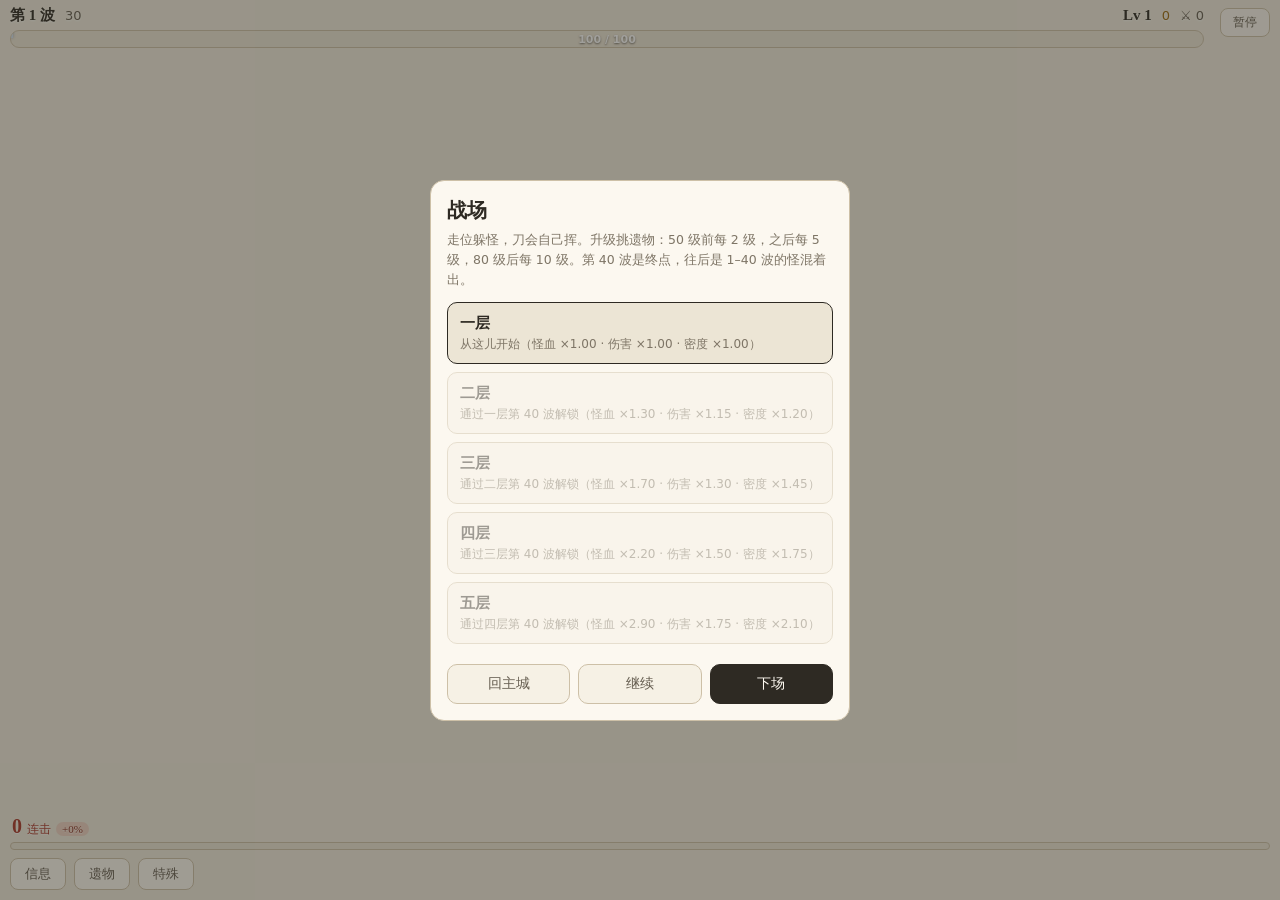
==== battle.html @ a542f175 "战场：玩家的刀和刀气改红色；连击改成「没挨打之前挥了几刀」并显示在经验条上方 - 挥刀特效红色（狂刃那一刀更亮、外圈描金）；破空 / 怒潮刀气同为红色 - 连击口径：每挥一刀都 +1（空刀也算，但空刀" ====
<!doctype html>
<html lang="zh-CN">
<head>
<meta charset="utf-8">
<title>幽墟回廊 · 战场</title>
<meta name="viewport" content="width=device-width, initial-scale=1, maximum-scale=1, user-scalable=no, viewport-fit=cover">
<meta name="theme-color" content="#F1EBDD">
<link rel="stylesheet" href="battle.css">
</head>
<body>

<div id="errbar" hidden></div>

<div id="app">

  <!-- ===== 顶栏 ===== -->
  <button class="pausebtn" id="btnPause">暂停</button>
  <div class="hud" id="hud">
    <div class="hudrow">
      <b id="hWave">第 1 波</b>
      <span id="hTime">30</span>
      <span class="sp"></span>
      <b id="hLvl">Lv 1</b>
      <span id="hGold">0</span>
      <span id="hKill">0</span>
    </div>
    <!-- ⚠️ **血条在顶栏、经验条在底下**（用户 2026-09-22 把两条互换了）——
         血条是要一直盯着的，放在视线里；经验条只是进度，扫一眼就够。别换回去。 -->
    <div class="hpbar"><i id="hpFill"></i><u id="shFill"></u><b id="hpTxt">100 / 100</b></div>
    <div class="bossbar" id="bossBar" hidden><i id="bossFill"></i><b id="bossName"></b></div>
  </div>

  <!-- ===== 画布 ===== -->
  <canvas id="cv"></canvas>

  <!-- ===== 底部：经验条 + 三个按钮 ===== -->
  <div class="foot">
    <div class="combo" id="comboBar"><b id="cmbN">0</b><span>连击</span><em id="cmbP">+0%</em></div>
    <div class="xpbar"><i id="xpFill"></i></div>
    <div class="fbtns">
      <button class="fb" id="btnInfo">信息</button>
      <button class="fb" id="btnBag">遗物</button>
      <button class="fb" id="btnSp">特殊</button>
    </div>
  </div>

  <!-- ===== 部署阶段（用户 2026-09-22 的塔防改版）=====
       ⚠️ **故意不是 .veil** —— 摆塔得看得见画面、点得到画面。
       它自己一个 DEPLOY 开关管暂停，hide() 里也认这个开关。 -->
  <div class="deploy" id="deploy" hidden>
    <div class="dtop">
      <b id="dTitle">部署</b>
      <span id="dGold">0 金</span>
      <span id="dPop">等级 1 · 人口 0/1</span>
      <button class="dgo" id="btnDeployGo">开战</button>
    </div>
    <p class="dhint" id="dHint"></p>
    <!-- ⚠️ 商店 2026-09-22 搬进了弹窗（用户要求「塔的商店改为按钮弹窗里面刷新和购买」），
         城墙同一天整块删了。面板矮一半，上面看得见的营地就多一半。 -->
    <div class="drow">
      <button class="dbtn" id="btnDShop">商店</button>
      <button class="dbtn" id="btnDLvl">升级</button>
      <!-- ⚠️ 缩放的 ± 按钮 2026-09-22 删了（用户：「不用加减按钮」）——
           手机两指捏合，桌面滚轮。别加回来。 -->
      <button class="dbtn sell" id="btnDSell" hidden>出售</button>
    </div>
    <div class="dbench" id="dBench"></div>
  </div>

  <!-- 摇杆（触屏按下才显示） -->
  <div id="stick" hidden><i id="stickNub"></i></div>

  <!-- ===== 弹层 ===== -->

  <!-- 开场：选难度层 -->
  <div class="veil" id="veilStart">
    <div class="box">
      <h2>战场</h2>
      <p class="sub">走位躲怪，刀会自己挥。每升一级从四件遗物里挑一件。轮数没有尽头。</p>
      <div id="tierList"></div>
      <!-- ⚠️ 「继续」只有存着没走完的那一趟时才出现（每一波存一次档，用户 2026-09-22）。
           点「下场」会把那一趟丢掉，所以按钮上写清楚是第几波。 -->
      <div class="rowb">
        <a class="btn ghost" href="index.html">回主城</a>
        <button class="btn ghost" id="btnResume" hidden>继续</button>
        <button class="btn" id="btnGo">下场</button>
      </div>
    </div>
  </div>

  <!-- 塔的商店：部署阶段点「商店」弹出来，刷新和购买都在这儿（用户 2026-09-22）-->
  <div class="veil" id="veilTwShop">
    <div class="box wide col">
      <h2>商店</h2>
      <p class="sub" id="twShopSub"></p>
      <div class="scroll"><div id="twShopList"></div></div>
      <div class="rowb pin">
        <button class="btn ghost" id="btnTwRe">刷新</button>
        <button class="btn" id="btnTwClose">返回</button>
      </div>
    </div>
  </div>

  <!-- 升级四选一 -->
  <div class="veil" id="veilPick">
    <div class="box">
      <h2 id="pickTitle">升到 2 级</h2>
      <p class="sub">挑一件带走</p>
      <div id="pickList" class="cards"></div>
      <div class="rowb">
        <button class="btn ghost" id="btnRedraw" hidden>换一批</button>
        <button class="btn ghost" id="btnSkipPick">都不要</button>
      </div>
    </div>
  </div>

  <!-- 带满了的取舍 -->
  <div class="veil" id="veilSwap">
    <div class="box">
      <h2>遗物带满了</h2>
      <p class="sub">换掉一件，换下来的当场分解成金币</p>
      <div id="swapNew" class="cards"></div>
      <div class="hr">身上的</div>
      <div id="swapOld" class="cards"></div>
    </div>
  </div>

  <!-- 信息：面板数值单独一个按钮（用户 2026-09-22 从遗物页拆出来的）-->
  <div class="veil" id="veilInfo">
    <div class="box">
      <h2>信息</h2>
      <p class="sub" id="infoSub"></p>
      <div id="infoStats" class="stats"></div>
      <!-- 宝珠（局外养成）点亮了什么：开局那一下定死的，没装就整块藏起来 -->
      <div id="infoOrb" class="orbinfo" hidden></div>
      <div class="rowb">
        <button class="btn" id="btnInfoClose">继续</button>
      </div>
    </div>
  </div>

  <!-- 特殊遗物：打 Boss 掉的，不占 15 个遗物位 -->
  <div class="veil" id="veilSp">
    <div class="box wide col">
      <h2 id="spTitle">特殊遗物</h2>
      <p class="sub">打倒 Boss 才有，不占遗物位，也不能分解或当合成材料。</p>
      <div class="scroll"><div id="spList" class="cards"></div></div>
      <div class="rowb pin">
        <button class="btn" id="btnSpClose">继续</button>
      </div>
    </div>
  </div>

  <!-- 特殊遗物带满 5 件时的取舍窗 -->
  <div class="veil" id="veilSpSwap">
    <div class="box col">
      <h2>特殊遗物满了</h2>
      <p class="sub">最多带 5 件。换掉一件，或者不要这件新的。</p>
      <div class="scroll">
        <div id="spSwapNew" class="cards"></div>
        <div class="hr">身上的</div>
        <div id="spSwapOld" class="cards"></div>
      </div>
      <div class="rowb pin">
        <button class="btn ghost" id="btnSpSwapSkip">不要了</button>
      </div>
    </div>
  </div>

  <!-- Boss 掉落的特殊遗物三选一 -->
  <div class="veil" id="veilSpPick">
    <div class="box">
      <h2>Boss 倒下了</h2>
      <p class="sub">从三件特殊遗物里挑一件 —— 它不占遗物位</p>
      <div id="spPickList" class="cards"></div>
    </div>
  </div>

  <!-- 遗物页（合成面板就在这儿，随时能开）-->
  <div class="veil" id="veilBag">
    <div class="box wide col">
      <h2 id="bagTitle">遗物 0 / 15</h2>
      <p class="sub" id="fuseSub"></p>
      <div class="scroll"><div id="bagList" class="cards"></div></div>
      <!-- ⚠️ 这三个钉在遗物栏下面（用户 2026-09-22）：带满 15 件时列表很长，
           按钮跟着滚下去就找不着了。别把它们塞回 .scroll 里面。 -->
      <div class="rowb pin">
        <button class="btn ghost" id="btnFuseMode">选择材料</button>
        <button class="btn ghost" id="btnFuseGo">合成</button>
        <button class="btn" id="btnBagClose">继续</button>
      </div>
    </div>
  </div>

  <!-- 游商（击杀掉落，踩上去弹出）-->
  <div class="veil" id="veilShop">
    <div class="box wide col">
      <h2>游商</h2>
      <p class="sub" id="shopSub">金币 0</p>
      <div class="scroll"><div id="shopList" class="cards"></div></div>
      <!-- 货架 5 件会把弹层撑到要滚，这两个钉在下面（用户 2026-09-22）。别塞回 .scroll 里。 -->
      <!-- ⚠️ 「刷新货架」2026-09-22 已经删了（用户：商店不再可以手动刷新）——
           货架改成**每五波自动换一批**（openDeploy 里清 stock）。别把按钮加回来。 -->
      <div class="rowb pin">
        <button class="btn" id="btnShopClose">走了</button>
      </div>
    </div>
  </div>

  <!-- 合成三选一 -->
  <div class="veil" id="veilGot">
    <div class="box">
      <h2 id="gotTitle">挑一件</h2>
      <div id="gotList" class="cards"></div>
    </div>
  </div>

  <!-- 暂停 -->
  <div class="veil" id="veilPause">
    <div class="box">
      <h2>暂停</h2>
      <div class="rowb">
        <!-- ⚠️ 别叫 btnResume —— 开场那一屏的「继续 · 第 N 波」已经叫这个了，重名的话这颗按下去没反应（2026-09-23 修）-->
        <button class="btn" id="btnUnpause">继续</button>
        <button class="btn ghost" id="btnQuit">放弃这一趟</button>
      </div>
    </div>
  </div>

  <!-- 结算 -->
  <div class="veil" id="veilEnd">
    <div class="box col">
      <h2 id="endTitle">倒下了</h2>
      <div class="scroll">
        <div id="endStats" class="stats"></div>
        <div id="endRelics" class="cards"></div>
      </div>
      <div class="rowb pin">
        <a class="btn ghost" href="index.html">回主城</a>
        <button class="btn" id="btnAgain">再来一次</button>
      </div>
    </div>
  </div>

</div>

<script src="util.js"></script>
<script src="art.js"></script>
<script src="content.js"></script>
<script src="orb.js"></script>
<script src="battle.js"></script>
</body>
</html>
---- battle.css ----
/* 幽墟回廊 · 战场模式样式
   ⚠️ 故意不加载 style.css —— 战场是独立页面，样式互不干扰。
   颜色变量从 style.css 抄了一份需要的（改主色调时两边一起改）。 */
:root{
  --void:#F1EBDD; --stone:#FCF8F0; --stone-2:#F6F1E5; --stone-3:#ECE5D5;
  --edge:#CDC0A7; --edge-soft:#E0D7C4;
  --bone:#2E2A23; --dim:#655D50; --faint:#7E7566;
  --torch:#9C6A10; --coin:#E3B23C; --blood:#A93729; --venom:#47702F; --hero:#245E8C;
  --q0:#6B665C; --q1:#2A62AD; --q2:#6F3D98; --q3:#B45B12; --q4:#A8891C;
  --disp:"Cinzel","Songti SC",Georgia,serif;
  --body:"PingFang SC","Microsoft YaHei","Noto Sans CJK SC",system-ui,-apple-system,sans-serif;
  --flavor:"Spectral","Songti SC",Georgia,serif;
}
/* ⚠️ 选择与放大镜（用户 2026-09-22 报：弹窗关掉后第一次按屏幕会弹放大镜）：
   user-select 和 touch-callout 必须铺到**每一个元素**上，光给 body 挡不住 canvas；
   另外 battle.js 的 pointerdown 还要 preventDefault，两边缺一不可。 */
*{box-sizing:border-box;-webkit-tap-highlight-color:transparent;
  -webkit-user-select:none;-moz-user-select:none;-ms-user-select:none;user-select:none;
  -webkit-touch-callout:none}
html,body{margin:0;height:100%;overflow:hidden;touch-action:none;overscroll-behavior:none}
body{background:var(--void);color:var(--bone);font-family:var(--body)}
#cv{touch-action:none;-webkit-user-drag:none}

#errbar{position:fixed;left:0;right:0;top:0;z-index:99;background:var(--blood);color:#fff;
        font-size:12px;padding:6px 10px;white-space:pre-wrap}

#app{position:fixed;inset:0}
#cv{position:absolute;inset:0;width:100%;height:100%;display:block}

/* ===== 顶栏 ===== */
.hud{position:absolute;left:0;right:0;top:0;z-index:4;padding:6px 76px 0 10px;
     pointer-events:none;text-shadow:0 1px 2px rgba(255,255,255,.7)}
.hudrow{display:flex;align-items:baseline;gap:10px;font-size:13px;color:var(--dim)}
.hudrow b{font-family:var(--disp);font-size:15px;color:var(--bone)}
.hudrow .sp{flex:1}
#hGold{color:var(--torch)}
#hKill::before{content:"⚔ "}
#hTime{font-variant-numeric:tabular-nums}
/* ⚠️ 血条和经验条 2026-09-22 **互换了位置**（用户要求）：血条在顶栏、经验条在底部。
   两个类都没改样子，只是挂的地方换了，所以这儿各补一条位置微调。 */
.xpbar{height:6px;margin-top:4px;border-radius:3px;background:var(--stone-3);overflow:hidden}
.hud .hpbar{margin-top:5px}
.foot .xpbar{height:8px;margin-top:0;border-radius:4px;border:1px solid var(--edge)}
/* 连击：经验条正上方一行（用户 2026-09-23）。连击 = 没挨打之前挥了几刀；受伤清零时闪一下红。 */
.combo{display:flex;align-items:baseline;gap:5px;width:max-content;transform-origin:left center;
       margin:0 0 4px 2px;font-family:var(--disp);
       color:#A93729;text-shadow:0 1px 0 rgba(255,255,255,.7);transition:opacity .2s}
.combo b{font-size:20px;line-height:1;font-variant-numeric:tabular-nums}
.combo span{font-size:12px}
.combo em{font-style:normal;font-size:11px;padding:1px 6px;border-radius:8px;
          background:rgba(216,65,47,.14);color:#8A3223}
.combo.zero{opacity:.45}
.combo.brk{animation:cmbBrk .45s ease-out}
@keyframes cmbBrk{0%{transform:scale(1.25);color:#D8412F}100%{transform:scale(1)}}
@media (prefers-reduced-motion:reduce){.combo.brk{animation:none}}
.xpbar i{display:block;height:100%;width:0;background:var(--coin);transition:width .12s linear}

/* Boss 血条：Boss 会跑出取景框，没有这条就完全不知道打到哪儿了 */
.bossbar{position:relative;height:14px;margin-top:6px;border-radius:7px;
         background:var(--stone-3);border:1px solid var(--edge);overflow:hidden}
.bossbar[hidden]{display:none}
.bossbar i{position:absolute;inset:0;width:0;background:#8A3223;transition:width .12s linear}
.bossbar b{position:absolute;inset:0;display:grid;place-items:center;font-family:var(--disp);
           font-size:10.5px;color:#fff;text-shadow:0 1px 2px rgba(0,0,0,.55)}

/* ===== 底部：经验条 + 按钮 ===== */
.foot{position:absolute;left:0;right:0;bottom:0;z-index:4;padding:0 10px 10px;pointer-events:none}
.hpbar{position:relative;height:18px;border-radius:9px;background:var(--stone-3);
       border:1px solid var(--edge);overflow:hidden}
.hpbar i{position:absolute;inset:0;width:0;background:var(--blood);transition:width .12s linear}
/* 护盾：血条上半条。加一道高光和右侧亮边，免得跟血条糊在一起（用户 2026-09-22 要求优化）。
   ⚠️ 仍然只画上半条 —— 铺满整条会把低血告警盖掉。 */
.hpbar u{position:absolute;left:0;top:0;height:46%;width:0;
         background:linear-gradient(180deg,#9DB6D6 0%,#5C7CA6 100%);
         border-right:2px solid #CFE0F2;
         box-shadow:0 0 3px rgba(110,134,168,.75)}
.hpbar.shup u{animation:shpop .45s ease-out}
@keyframes shpop{0%{filter:brightness(2.2)}100%{filter:none}}
.hpbar b{position:absolute;inset:0;display:grid;place-items:center;font-size:11px;
         font-variant-numeric:tabular-nums;color:#fff;text-shadow:0 1px 2px rgba(0,0,0,.5)}
.fbtns{display:flex;gap:8px;margin-top:8px;pointer-events:auto}
.fb{position:relative;flex:none;font:inherit;font-size:13px;padding:6px 14px;border-radius:8px;
    border:1px solid var(--edge);background:var(--stone);color:var(--dim);cursor:pointer}
/* 遗物只剩 1 格时的红点（用户 2026-09-22）：再捡就要弹取舍窗了 */
.fb.warn::after{content:"";position:absolute;right:-3px;top:-3px;width:9px;height:9px;
                border-radius:50%;background:var(--blood);border:1.5px solid var(--stone)}

/* 暂停挪到了右上角（用户 2026-09-22），底部那一行空出来给 信息 / 遗物 / 特殊 */
.pausebtn{position:absolute;right:10px;top:8px;z-index:6;font:inherit;font-size:12px;
          padding:5px 12px;border-radius:8px;border:1px solid var(--edge);
          background:rgba(252,248,240,.9);color:var(--dim);cursor:pointer}

/* ===== 摇杆 ===== */
#stick{position:absolute;z-index:5;width:104px;height:104px;margin:-52px 0 0 -52px;
       border-radius:50%;border:2px solid var(--edge);background:rgba(252,248,240,.35);
       pointer-events:none}
#stick i{position:absolute;left:50%;top:50%;width:44px;height:44px;margin:-22px 0 0 -22px;
         border-radius:50%;background:var(--hero);opacity:.55}

/* ===== 弹层 ===== */
.veil{position:absolute;inset:0;z-index:30;display:none;place-items:center;
      background:rgba(46,42,35,.45);padding:14px}
.veil.on{display:grid}
.box{width:min(100%,420px);max-height:calc(100dvh - 28px);overflow-y:auto;
     background:var(--stone);border:1px solid var(--edge);border-radius:14px;padding:16px}
.box.wide{width:min(100%,520px)}
/* 「列表自己滚、按钮钉在底下」的弹层（遗物页 / 特殊页 / 结算页）。
   ⚠️ 别把按钮塞回 .scroll 里 —— 带满 15 件时列表很长，按钮会跟着滚下去找不着。 */
.box.col{display:flex;flex-direction:column;overflow:hidden}
.box.col .scroll{flex:1;min-height:0;overflow-y:auto;margin:0 -2px;padding:0 2px}
.box.col .rowb.pin{flex:none;margin-top:10px;padding-top:10px;
                   border-top:1px solid var(--edge-soft)}
.box h2{font-family:var(--disp);font-size:20px;margin:0 0 6px}
.box .sub{margin:0 0 12px;font-size:12.5px;color:var(--faint);line-height:1.6}
.hr{margin:14px 0 8px;font-size:12px;color:var(--faint);border-top:1px solid var(--edge-soft);
    padding-top:8px}
.rowb{display:flex;gap:8px;margin-top:12px;flex-wrap:wrap}
.btn{flex:1;min-width:104px;font:inherit;font-size:14px;padding:10px 12px;border-radius:10px;
     border:1px solid var(--bone);background:var(--bone);color:var(--stone);cursor:pointer;
     text-align:center;text-decoration:none;display:block}
.btn.ghost{background:var(--stone-2);color:var(--dim);border-color:var(--edge)}
.btn:disabled{opacity:.4;cursor:default}
/* 材料选满了，「合成」高亮提醒一下（用户 2026-09-22）——
   不然要低头去数选了几件才知道能不能点。 */
.btn.hot{background:var(--torch);border-color:var(--torch);color:#FFF8E6;font-weight:600;
         animation:fusepulse 1.1s ease-in-out infinite}
@keyframes fusepulse{
  0%,100%{box-shadow:0 0 0 0 rgba(156,106,16,.55)}
  50%    {box-shadow:0 0 0 6px rgba(156,106,16,0)}
}
@media (prefers-reduced-motion: reduce){ .btn.hot{animation:none} }

.stats{display:grid;grid-template-columns:repeat(2,1fr);gap:6px 12px;font-size:13px;margin:8px 0}
.stats div{display:flex;justify-content:space-between;border-bottom:1px dotted var(--edge-soft);
           padding:3px 0}
.stats span{color:var(--faint)}

/* ===== 遗物卡 ===== */
.cards{display:flex;flex-direction:column;gap:8px}
.card{position:relative;text-align:left;width:100%;font:inherit;cursor:pointer;
      border:1px solid var(--edge);border-left-width:4px;border-radius:10px;
      background:var(--stone-2);padding:9px 11px;color:var(--bone)}
.card .cr{font-size:11px;letter-spacing:.08em}
.card .cn{font-family:var(--disp);font-size:15px;margin:1px 0 3px}
.card .cp{font-size:12.5px;color:var(--dim);line-height:1.55}
.card .cl{font-size:11.5px;color:var(--faint);font-family:var(--flavor);margin-top:4px}
.card .cost{position:absolute;right:10px;top:9px;font-size:12px;color:var(--torch)}
.card.sel{outline:2px solid var(--hero);outline-offset:1px}
.card.dim{opacity:.45}
.card.r0{border-left-color:var(--q0)} .card.r0 .cr{color:var(--q0)}
.card.r1{border-left-color:var(--q1)} .card.r1 .cr{color:var(--q1)}
.card.r2{border-left-color:var(--q2)} .card.r2 .cr{color:var(--q2)}
.card.r3{border-left-color:var(--q3)} .card.r3 .cr{color:var(--q3)}
.card.r4{border-left-color:var(--q4)} .card.r4 .cr{color:var(--q4)}
/* 特殊遗物（Boss 掉的）：整圈金边 + 深一点的底，跟五档品质一眼分开 */
.card.sp{border-color:#A8891C;border-left-color:#A8891C;background:#F7EFD8}
.card.sp .cr{color:#8A6A10;letter-spacing:.14em}
.card.sp .cn{color:#6B4E08}

/* 难度层卡 */
.tier{width:100%;text-align:left;font:inherit;cursor:pointer;margin-bottom:8px;
      border:1px solid var(--edge);border-radius:10px;background:var(--stone-2);
      padding:10px 12px;color:var(--bone)}
.tier.on{border-color:var(--bone);background:var(--stone-3)}
.tier[disabled]{opacity:.45;cursor:default}
.tier b{font-family:var(--disp);font-size:15px}
.tier p{margin:3px 0 0;font-size:12px;color:var(--faint)}

@media (hover:hover){
  .card:hover,.tier:not([disabled]):hover,.fb:hover{background:var(--stone-3)}
  .btn:not(:disabled):hover{opacity:.88}
}

/* ===== 部署阶段（用户 2026-09-22 的塔防改版）=====
   ⚠️ 它是**底部抽屉**不是弹层 —— 上半屏的 canvas 必须露出来，
      不然没法点着摆塔。所以别把它改成 .veil。
   ⚠️ 商店搬进弹窗、城墙删掉之后面板矮了一大截（2026-09-22），高度封在 34dvh ——
      390×667 上量过，上面还剩 440px 能看见营地。部署阶段能缩放和平移，
      所以 BF.deploy.placeR 不用再跟这个数死死绑住了。 */
.deploy{position:absolute;left:0;right:0;bottom:0;z-index:20;
        max-height:34dvh;display:flex;flex-direction:column;
        background:var(--stone);border-top:1px solid var(--edge);
        border-radius:14px 14px 0 0;padding:8px 10px 10px;
        box-shadow:0 -6px 18px rgba(46,42,35,.16)}
.deploy[hidden]{display:none}
.dtop{display:flex;align-items:baseline;gap:9px;flex:none}
.dtop b{font-family:var(--disp);font-size:15px}
.dtop span{font-size:12px;color:var(--faint)}
#dGold{color:var(--torch);font-variant-numeric:tabular-nums}
#dPop{margin-left:auto}
.dgo{flex:none;font:inherit;font-size:13px;padding:6px 16px;border-radius:9px;
     border:1px solid var(--bone);background:var(--bone);color:var(--stone);cursor:pointer}
.dhint{flex:none;margin:5px 0 7px;font-size:11.5px;color:var(--faint);line-height:1.5;
       min-height:2.9em}

/* 塔卡（商店弹窗里那 5 张）。⚠️ 以前它们直接铺在部署面板上，2026-09-22 搬进了弹窗。 */
#twShopList{display:flex;flex-direction:column;gap:8px}
.tw{position:relative;text-align:left;width:100%;font:inherit;cursor:pointer;
    border:1px solid var(--edge);border-left-width:4px;border-radius:9px;
    background:var(--stone-2);padding:6px 9px;color:var(--bone)}
.tw b{font-family:var(--disp);font-size:14px}
.tw i{font-size:10.5px;font-style:normal;color:var(--faint);margin-left:6px}
.tw p{margin:2px 0 0;font-size:11.5px;color:var(--dim);line-height:1.45;padding-right:48px}
.tw .tcost{position:absolute;right:9px;top:7px;font-size:12px;color:var(--torch)}
/* 升星那两行（用户 2026-09-22：升星给的是效果不是数值，所以卡面上必须写清楚）。
   没点亮的淡一档，点亮的用金色 —— 别改成一段长 note，一座塔就这两行。 */
.tw em{display:block;font-style:normal;font-size:10.5px;line-height:1.5;color:var(--faint);
       padding-right:48px}
.tw em.on{color:var(--coin)}
.tw.dim{opacity:.42}
.tw.gone{border:1px dashed var(--edge-soft);border-radius:9px;padding:9px;
         font-size:11.5px;color:var(--faint);text-align:center;background:none}
.tw.r0{border-left-color:var(--q0)} .tw.r1{border-left-color:var(--q1)}
.tw.r2{border-left-color:var(--q2)} .tw.r3{border-left-color:var(--q3)}
.tw.r4{border-left-color:var(--q4)}

.drow{flex:none;display:flex;gap:6px;margin-top:7px}
.dbtn{flex:1;font:inherit;font-size:12.5px;padding:7px 4px;border-radius:9px;
      border:1px solid var(--edge);background:var(--stone-2);color:var(--dim);cursor:pointer}
.dbtn.on{border-color:var(--bone);background:var(--stone-3);color:var(--bone)}
.dbtn.sell{color:var(--torch)}
.dbtn:disabled{opacity:.4;cursor:default}

/* 备战区 9 格 —— 用户说的「九个卡槽」。5 列两行，390 宽上一格 68px。 */
.dbench{flex:none;display:grid;grid-template-columns:repeat(5,1fr);gap:5px;margin-top:7px}
.bs{font:inherit;cursor:pointer;border:1px solid var(--edge);border-top-width:3px;
    border-radius:8px;background:var(--stone-2);color:var(--bone);
    padding:5px 2px;text-align:center;min-height:42px}
.bs b{display:block;font-size:11.5px;font-weight:600;line-height:1.25;
      white-space:nowrap;overflow:hidden;text-overflow:ellipsis}
.bs i{display:block;font-style:normal;font-size:10px;color:var(--faint)}
.bs.empty{border-style:dashed;border-top-width:1px;background:none;cursor:default}
.bs.sel{outline:2px solid var(--hero);outline-offset:1px}
.bs.bld{border-top-color:var(--venom)}
.bs.r0{border-top-color:var(--q0)} .bs.r1{border-top-color:var(--q1)}
.bs.r2{border-top-color:var(--q2)} .bs.r3{border-top-color:var(--q3)}
.bs.r4{border-top-color:var(--q4)}

@media (hover:hover){
  .tw:not(.dim):hover,.bs:not(.empty):hover{background:var(--stone-3)}
  .dbtn:not(:disabled):hover{background:var(--stone-3)}
  .dgo:hover{opacity:.88}
}

/* 宝珠（局外养成，2026-09-23）：信息页底下那一小块，开局就定死了的效果 */
.orbinfo{margin-top:10px;padding-top:8px;border-top:1px solid var(--edge, #CDC0A7);font-size:12.5px;line-height:1.5}
.orbinfo h3{margin:0 0 4px;font-size:12px;letter-spacing:.12em;color:#7E7566;font-weight:600}
.orbinfo p{margin:0 0 2px;color:#655D50}
.orbinfo p b{color:#2E2A23;margin-right:6px}
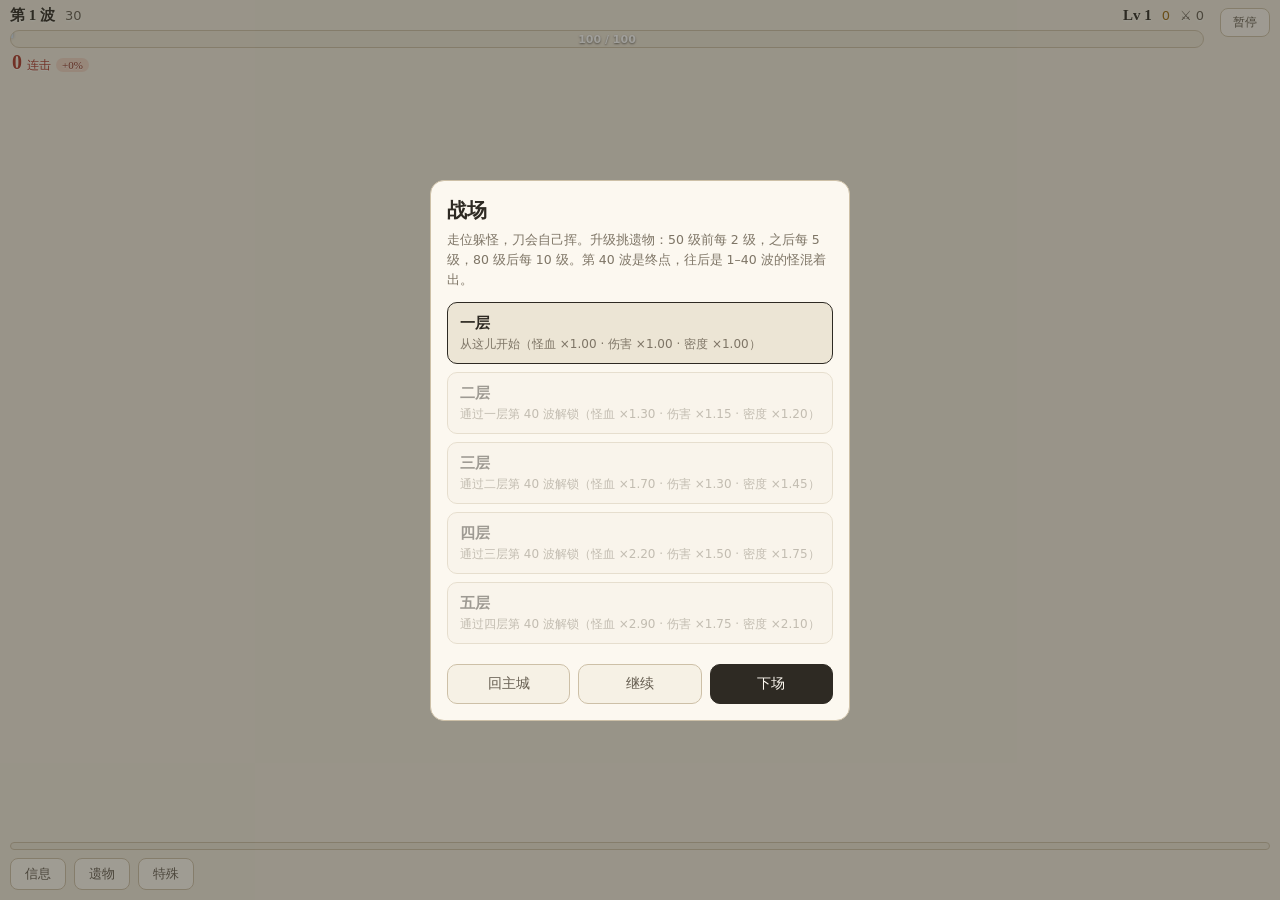
==== commit 73ec8d2f: "界面：操作反馈改成底部浮窗、会换字的按钮定宽不变形、底部标签切换过渡；战场连击挪到血条下、每 10 连击 +1% Co-Authored-By: Claude Opus 5.5 <noreply@an" ====
--- a/battle.html
+++ b/battle.html
@@ -27,15 +27,16 @@
     <!-- ⚠️ **血条在顶栏、经验条在底下**（用户 2026-09-22 把两条互换了）——
          血条是要一直盯着的，放在视线里；经验条只是进度，扫一眼就够。别换回去。 -->
     <div class="hpbar"><i id="hpFill"></i><u id="shFill"></u><b id="hpTxt">100 / 100</b></div>
+    <!-- 连击：血条正下方（用户 2026-09-23 从经验条上方挪上来的）-->
+    <div class="combo" id="comboBar"><b id="cmbN">0</b><span>连击</span><em id="cmbP">+0%</em></div>
     <div class="bossbar" id="bossBar" hidden><i id="bossFill"></i><b id="bossName"></b></div>
   </div>
 
   <!-- ===== 画布 ===== -->
   <canvas id="cv"></canvas>
 
-  <!-- ===== 底部：经验条 + 三个按钮 ===== -->
+  <!-- ===== 底部：经验条 + 三个按钮（连击 2026-09-23 挪到顶栏血条下面了）===== -->
   <div class="foot">
-    <div class="combo" id="comboBar"><b id="cmbN">0</b><span>连击</span><em id="cmbP">+0%</em></div>
     <div class="xpbar"><i id="xpFill"></i></div>
     <div class="fbtns">
       <button class="fb" id="btnInfo">信息</button>
--- a/battle.css
+++ b/battle.css
@@ -41,9 +41,10 @@
 .xpbar{height:6px;margin-top:4px;border-radius:3px;background:var(--stone-3);overflow:hidden}
 .hud .hpbar{margin-top:5px}
 .foot .xpbar{height:8px;margin-top:0;border-radius:4px;border:1px solid var(--edge)}
-/* 连击：经验条正上方一行（用户 2026-09-23）。连击 = 没挨打之前挥了几刀；受伤清零时闪一下红。 */
+/* 连击：**顶栏血条正下方**一行（用户 2026-09-23，先放在经验条上方、同一天挪上来）。
+   连击 = 没挨打之前挥了几刀；受伤清零时闪一下红。 */
 .combo{display:flex;align-items:baseline;gap:5px;width:max-content;transform-origin:left center;
-       margin:0 0 4px 2px;font-family:var(--disp);
+       margin:4px 0 0 2px;font-family:var(--disp);
        color:#A93729;text-shadow:0 1px 0 rgba(255,255,255,.7);transition:opacity .2s}
 .combo b{font-size:20px;line-height:1;font-variant-numeric:tabular-nums}
 .combo span{font-size:12px}
@@ -247,3 +248,6 @@
 .orbinfo h3{margin:0 0 4px;font-size:12px;letter-spacing:.12em;color:#7E7566;font-weight:600}
 .orbinfo p{margin:0 0 2px;color:#655D50}
 .orbinfo p b{color:#2E2A23;margin-right:6px}
+
+/* 「换一批」→「换一批（还剩 2 次）」→「已经换过了」三种字：定宽，旁边的「都不要」不跟着跳（用户 2026-09-23） */
+#btnRedraw{width:11em;white-space:nowrap}
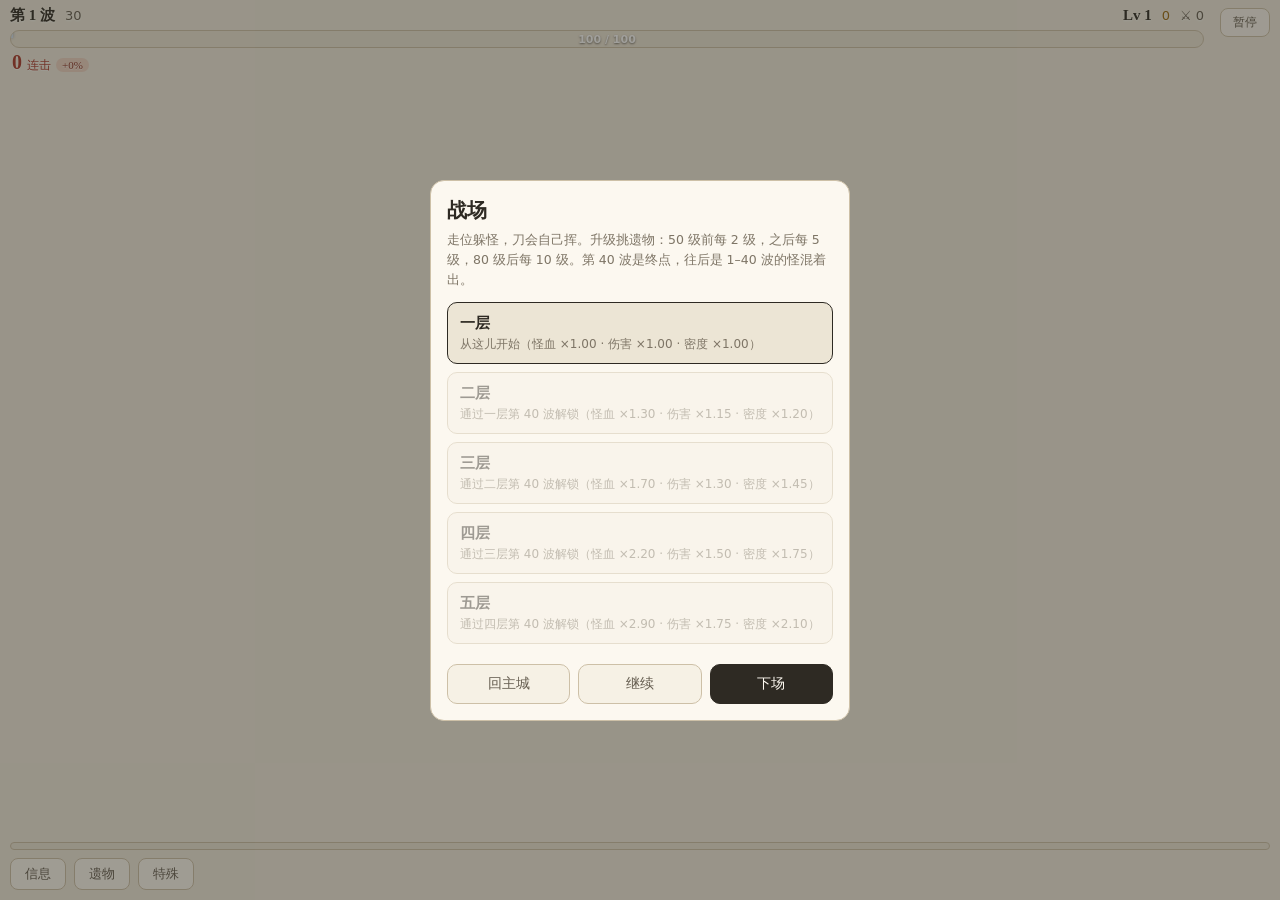
==== commit 02de2dd9: "弹窗：固定大小、内置滚动（弹层不再滚）；高频挑选窗改成定高卡片不滚；战场弹窗同一套 Co-Authored-By: Claude Opus 5.5 <noreply@anthropic.com> Cl" ====
--- a/battle.html
+++ b/battle.html
@@ -78,7 +78,7 @@
     <div class="box">
       <h2>战场</h2>
       <p class="sub">走位躲怪，刀会自己挥。每升一级从四件遗物里挑一件。轮数没有尽头。</p>
-      <div id="tierList"></div>
+      <div class="scroll"><div id="tierList"></div></div>
       <!-- ⚠️ 「继续」只有存着没走完的那一趟时才出现（每一波存一次档，用户 2026-09-22）。
            点「下场」会把那一趟丢掉，所以按钮上写清楚是第几波。 -->
       <div class="rowb">
@@ -91,7 +91,7 @@
 
   <!-- 塔的商店：部署阶段点「商店」弹出来，刷新和购买都在这儿（用户 2026-09-22）-->
   <div class="veil" id="veilTwShop">
-    <div class="box wide col">
+    <div class="box wide col tall">
       <h2>商店</h2>
       <p class="sub" id="twShopSub"></p>
       <div class="scroll"><div id="twShopList"></div></div>
@@ -107,7 +107,7 @@
     <div class="box">
       <h2 id="pickTitle">升到 2 级</h2>
       <p class="sub">挑一件带走</p>
-      <div id="pickList" class="cards"></div>
+      <div id="pickList" class="cards pick"></div>
       <div class="rowb">
         <button class="btn ghost" id="btnRedraw" hidden>换一批</button>
         <button class="btn ghost" id="btnSkipPick">都不要</button>
@@ -117,12 +117,12 @@
 
   <!-- 带满了的取舍 -->
   <div class="veil" id="veilSwap">
-    <div class="box">
+    <div class="box col tall">
       <h2>遗物带满了</h2>
       <p class="sub">换掉一件，换下来的当场分解成金币</p>
       <div id="swapNew" class="cards"></div>
       <div class="hr">身上的</div>
-      <div id="swapOld" class="cards"></div>
+      <div class="scroll"><div id="swapOld" class="cards"></div></div>
     </div>
   </div>
 
@@ -131,9 +131,11 @@
     <div class="box">
       <h2>信息</h2>
       <p class="sub" id="infoSub"></p>
-      <div id="infoStats" class="stats"></div>
-      <!-- 宝珠（局外养成）点亮了什么：开局那一下定死的，没装就整块藏起来 -->
-      <div id="infoOrb" class="orbinfo" hidden></div>
+      <div class="scroll">
+        <div id="infoStats" class="stats"></div>
+        <!-- 宝珠（局外养成）点亮了什么：开局那一下定死的，没装就整块藏起来 -->
+        <div id="infoOrb" class="orbinfo" hidden></div>
+      </div>
       <div class="rowb">
         <button class="btn" id="btnInfoClose">继续</button>
       </div>
@@ -142,7 +144,7 @@
 
   <!-- 特殊遗物：打 Boss 掉的，不占 15 个遗物位 -->
   <div class="veil" id="veilSp">
-    <div class="box wide col">
+    <div class="box wide col tall">
       <h2 id="spTitle">特殊遗物</h2>
       <p class="sub">打倒 Boss 才有，不占遗物位，也不能分解或当合成材料。</p>
       <div class="scroll"><div id="spList" class="cards"></div></div>
@@ -154,7 +156,7 @@
 
   <!-- 特殊遗物带满 5 件时的取舍窗 -->
   <div class="veil" id="veilSpSwap">
-    <div class="box col">
+    <div class="box col tall">
       <h2>特殊遗物满了</h2>
       <p class="sub">最多带 5 件。换掉一件，或者不要这件新的。</p>
       <div class="scroll">
@@ -173,13 +175,13 @@
     <div class="box">
       <h2>Boss 倒下了</h2>
       <p class="sub">从三件特殊遗物里挑一件 —— 它不占遗物位</p>
-      <div id="spPickList" class="cards"></div>
+      <div id="spPickList" class="cards pick"></div>
     </div>
   </div>
 
   <!-- 遗物页（合成面板就在这儿，随时能开）-->
   <div class="veil" id="veilBag">
-    <div class="box wide col">
+    <div class="box wide col tall">
       <h2 id="bagTitle">遗物 0 / 15</h2>
       <p class="sub" id="fuseSub"></p>
       <div class="scroll"><div id="bagList" class="cards"></div></div>
@@ -195,7 +197,7 @@
 
   <!-- 游商（击杀掉落，踩上去弹出）-->
   <div class="veil" id="veilShop">
-    <div class="box wide col">
+    <div class="box wide col tall">
       <h2>游商</h2>
       <p class="sub" id="shopSub">金币 0</p>
       <div class="scroll"><div id="shopList" class="cards"></div></div>
@@ -212,7 +214,7 @@
   <div class="veil" id="veilGot">
     <div class="box">
       <h2 id="gotTitle">挑一件</h2>
-      <div id="gotList" class="cards"></div>
+      <div id="gotList" class="cards pick"></div>
     </div>
   </div>
 
@@ -230,7 +232,7 @@
 
   <!-- 结算 -->
   <div class="veil" id="veilEnd">
-    <div class="box col">
+    <div class="box col tall">
       <h2 id="endTitle">倒下了</h2>
       <div class="scroll">
         <div id="endStats" class="stats"></div>
--- a/battle.css
+++ b/battle.css
@@ -99,16 +99,24 @@
          border-radius:50%;background:var(--hero);opacity:.55}
 
 /* ===== 弹层 ===== */
-.veil{position:absolute;inset:0;z-index:30;display:none;place-items:center;
+/* ⚠️ 弹层自己不滚（用户 2026-09-23，跟主城一个规矩）：窗口高度封顶一屏，要滚的只有窗口里的 .scroll，
+   标题和底下的按钮不动。高频的挑选窗（升级四选一 / Boss 三选一 / 合成挑一件）**不滚**，靠 .pick 的定高卡片排进一屏。 */
+.veil{position:absolute;inset:0;z-index:30;display:none;place-items:center;overflow:hidden;
       background:rgba(46,42,35,.45);padding:14px}
 .veil.on{display:grid}
-.box{width:min(100%,420px);max-height:calc(100dvh - 28px);overflow-y:auto;
+.box{width:min(100%,420px);max-height:calc(100dvh - 28px);overflow:hidden;
+     display:flex;flex-direction:column;
      background:var(--stone);border:1px solid var(--edge);border-radius:14px;padding:16px}
+.box > *{flex:none}
+.box > .scroll{flex:1 1 auto;min-height:0;overflow-y:auto;overscroll-behavior:contain;margin:0 -2px;padding:0 2px}
+/* 列表会变长变短的窗口定死高度（遗物页 / 取舍 / 特殊页 / 游商 / 塔商店 / 结算）—— 卖一件、换一批，窗口不缩放 */
+.box.tall{height:min(700px, calc(100dvh - 28px))}
+/* 兜底：没有 .scroll 的窗口在小屏上装不下时，整个窗口自己滚（仍然在窗口里面） */
+.box:not(:has(> .scroll)){overflow-y:auto}
 .box.wide{width:min(100%,520px)}
 /* 「列表自己滚、按钮钉在底下」的弹层（遗物页 / 特殊页 / 结算页）。
    ⚠️ 别把按钮塞回 .scroll 里 —— 带满 15 件时列表很长，按钮会跟着滚下去找不着。 */
 .box.col{display:flex;flex-direction:column;overflow:hidden}
-.box.col .scroll{flex:1;min-height:0;overflow-y:auto;margin:0 -2px;padding:0 2px}
 .box.col .rowb.pin{flex:none;margin-top:10px;padding-top:10px;
                    border-top:1px solid var(--edge-soft)}
 .box h2{font-family:var(--disp);font-size:20px;margin:0 0 6px}
@@ -251,3 +259,15 @@
 
 /* 「换一批」→「换一批（还剩 2 次）」→「已经换过了」三种字：定宽，旁边的「都不要」不跟着跳（用户 2026-09-23） */
 #btnRedraw{width:11em;white-space:nowrap}
+
+/* ===== 高频挑选窗：定高卡片（用户 2026-09-23）=====
+   升级四选一 / Boss 三选一 / 合成挑一件：每张卡**一样高**，品质和名字并一行，效果最多三行，铭文收起来。
+   ⚠️ 战场词条最长 48 字、特殊遗物最长 58 字，三行都装得下（改词条前跑一遍「全表量高度」的测试）。 */
+.cards.pick{gap:7px}
+/* ⚠️ 用 grid 贴顶排：<button> 定了高度会把内容**垂直居中**，文字就浮在卡片中间了 */
+.cards.pick .card{display:grid;grid-template-columns:auto 1fr;align-content:start;align-items:baseline;
+  column-gap:8px;height:88px;overflow:hidden;padding:8px 11px}
+.cards.pick .card .cn{font-size:15px;margin:0}
+.cards.pick .card .cp{grid-column:1 / -1;display:-webkit-box;-webkit-line-clamp:3;-webkit-box-orient:vertical;
+  overflow:hidden;margin-top:3px;line-height:1.45}
+.cards.pick .card .cl{display:none}
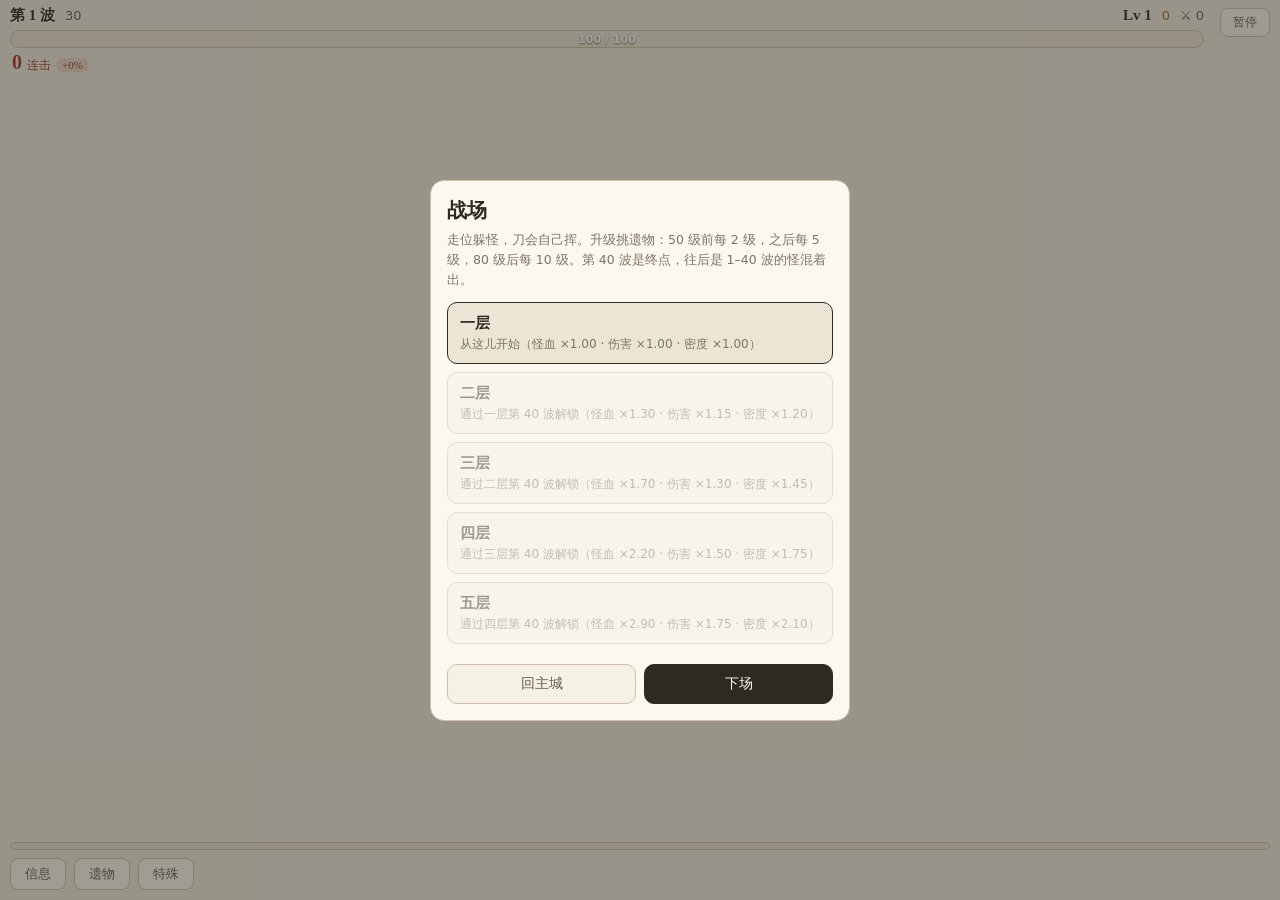
==== commit 98c3af85: "战场模式英文版：英语母语界面下战场整页英文，主城放出战场 / 宝珠商店 / 背包 / 图鉴战场遗物 - battle.html 加载 i18n.js / i18n-en.js / 新文件 i18n-b" ====
--- a/battle.html
+++ b/battle.html
@@ -247,10 +247,15 @@
 
 </div>
 
+<!-- ⚠️ 顺序：i18n.js 紧跟 util.js（定界面语言 + T/L），i18n-en.js 在 content / orb 后面（换遗物、宝珠的英文），
+     i18n-bf.js 排在 battle.js **后面**（它要改 battle.js 的塔 / 怪 / 特殊遗物表）。中文界面下这三个文件什么都不做。 -->
 <script src="util.js"></script>
+<script src="i18n.js"></script>
 <script src="art.js"></script>
 <script src="content.js"></script>
 <script src="orb.js"></script>
+<script src="i18n-en.js"></script>
 <script src="battle.js"></script>
+<script src="i18n-bf.js"></script>
 </body>
 </html>
--- a/battle.css
+++ b/battle.css
@@ -109,6 +109,8 @@
      background:var(--stone);border:1px solid var(--edge);border-radius:14px;padding:16px}
 .box > *{flex:none}
 .box > .scroll{flex:1 1 auto;min-height:0;overflow-y:auto;overscroll-behavior:contain;margin:0 -2px;padding:0 2px}
+/* ⚠️ 滚动区里的东西一律不许被压扁（主城洞窟那几张路线卡踩过：封了高度的竖排 flex 会先把卡片压矮，而不是去滚）*/
+.box > .scroll > *, .box > .scroll .cards > *{flex-shrink:0}
 /* 列表会变长变短的窗口定死高度（遗物页 / 取舍 / 特殊页 / 游商 / 塔商店 / 结算）—— 卖一件、换一批，窗口不缩放 */
 .box.tall{height:min(700px, calc(100dvh - 28px))}
 /* 兜底：没有 .scroll 的窗口在小屏上装不下时，整个窗口自己滚（仍然在窗口里面） */
@@ -127,6 +129,8 @@
 .btn{flex:1;min-width:104px;font:inherit;font-size:14px;padding:10px 12px;border-radius:10px;
      border:1px solid var(--bone);background:var(--bone);color:var(--stone);cursor:pointer;
      text-align:center;text-decoration:none;display:block}
+/* .btn 的 display:block 会盖掉 [hidden] —— 开场的「继续」没存档时要真藏起来（2026-09-23 修）*/
+#btnResume[hidden]{display:none}
 .btn.ghost{background:var(--stone-2);color:var(--dim);border-color:var(--edge)}
 .btn:disabled{opacity:.4;cursor:default}
 /* 材料选满了，「合成」高亮提醒一下（用户 2026-09-22）——
@@ -271,3 +275,21 @@
 .cards.pick .card .cp{grid-column:1 / -1;display:-webkit-box;-webkit-line-clamp:3;-webkit-box-orient:vertical;
   overflow:hidden;margin-top:3px;line-height:1.45}
 .cards.pick .card .cl{display:none}
+
+/* ===== 弹窗的过渡动画（用户 2026-09-23：「所有弹窗也加入平滑过渡动画」，跟主城一套）=====
+   打开：底色淡入 + 窗口浮上来一点、从 97% 放到 100%。关闭：battle.js 复制一份 .veil.ghost 盖在原地淡出。
+   部署面板从底下滑上来。⚠️ 只动 opacity / transform。 */
+.veil.on{animation:veilIn .2s ease-out}
+.veil.on > .box{animation:boxIn .26s cubic-bezier(.2,.8,.3,1)}
+@keyframes veilIn{from{opacity:0}}
+@keyframes boxIn{from{opacity:0;transform:translateY(14px) scale(.97)}}
+.veil.ghost{display:grid;pointer-events:none;z-index:31;animation:veilOut .18s ease-in forwards}
+.veil.ghost > .box{animation:boxOut .18s ease-in forwards}
+@keyframes veilOut{to{opacity:0}}
+@keyframes boxOut{to{opacity:0;transform:translateY(8px) scale(.98)}}
+.deploy:not([hidden]){animation:drawerIn .26s cubic-bezier(.2,.8,.3,1)}
+@keyframes drawerIn{from{transform:translateY(100%)}}
+@media (prefers-reduced-motion:reduce){
+  .veil.on,.veil.on > .box,.deploy:not([hidden]){animation:none}
+  .veil.ghost{display:none}
+}
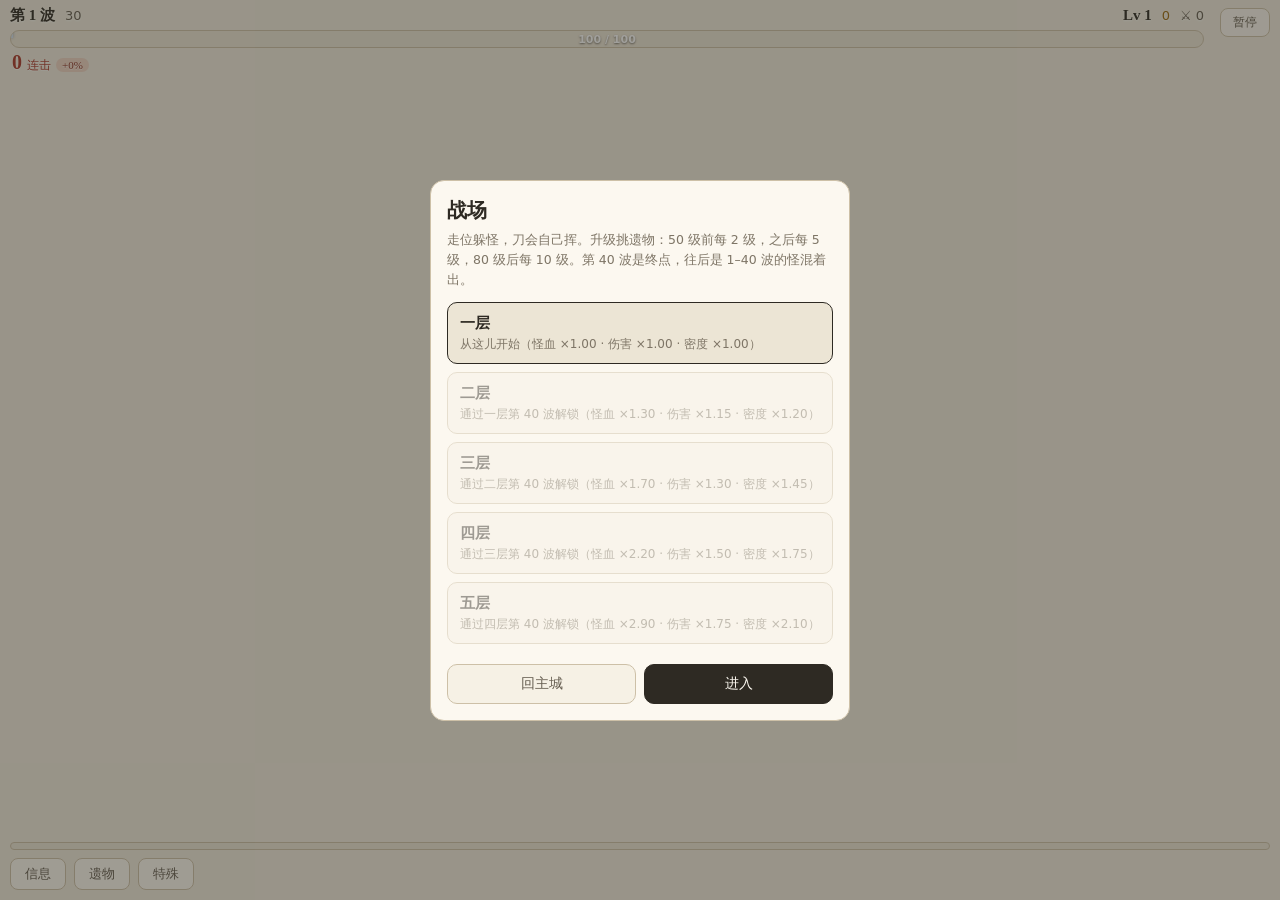
==== commit 1342cb24: "云存档码第三版 YX3：自适应区间编码 + 一字 12 bit，同一份档只有原来的 1/3~1/5；战场开场「下场」改名「进入」 - 存档码：写读共用一个 codeIO()，按段追加；老码 YX2 /" ====
--- a/battle.html
+++ b/battle.html
@@ -80,11 +80,11 @@
       <p class="sub">走位躲怪，刀会自己挥。每升一级从四件遗物里挑一件。轮数没有尽头。</p>
       <div class="scroll"><div id="tierList"></div></div>
       <!-- ⚠️ 「继续」只有存着没走完的那一趟时才出现（每一波存一次档，用户 2026-09-22）。
-           点「下场」会把那一趟丢掉，所以按钮上写清楚是第几波。 -->
+           点「进入」会把那一趟丢掉，所以按钮上写清楚是第几波。 -->
       <div class="rowb">
         <a class="btn ghost" href="index.html">回主城</a>
         <button class="btn ghost" id="btnResume" hidden>继续</button>
-        <button class="btn" id="btnGo">下场</button>
+        <button class="btn" id="btnGo">进入</button>
       </div>
     </div>
   </div>
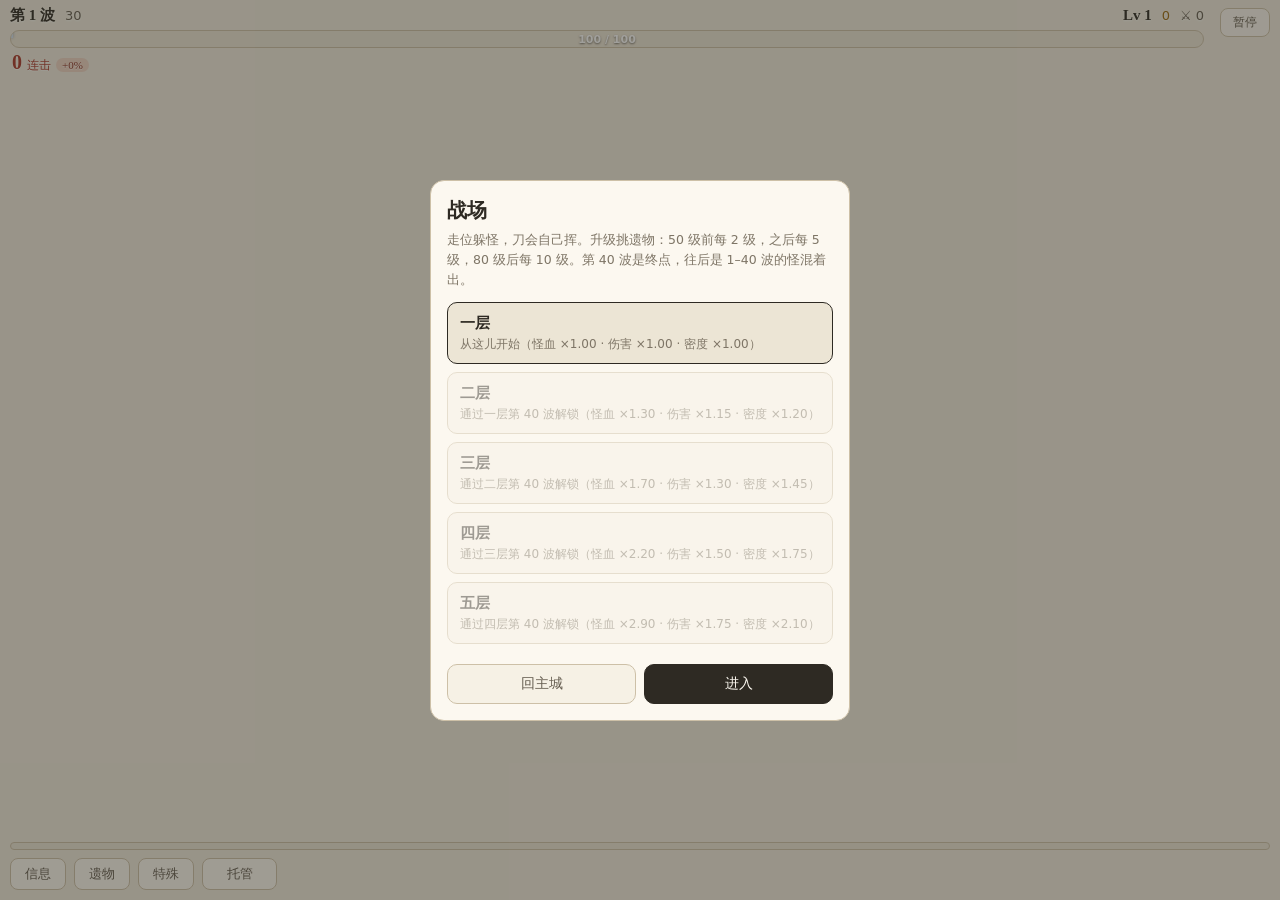
==== commit 3e83c111: "战场：连击改成打中才涨；新增托管（AI 走位 / 5 秒自动挑遗物 / 满了自动合成 / 部署阶段停下） - 连击口径改为「没挨打之前砍中了几刀」，空刀不再涨连击 - 底部新增「托管」按钮：AI 推演" ====
--- a/battle.html
+++ b/battle.html
@@ -42,6 +42,8 @@
       <button class="fb" id="btnInfo">信息</button>
       <button class="fb" id="btnBag">遗物</button>
       <button class="fb" id="btnSp">特殊</button>
+      <!-- 托管（用户 2026-09-26）：走位 / 挑遗物 / 满了合成都交给 AI；部署阶段停下，开战后接着来 -->
+      <button class="fb auto" id="btnAuto">托管</button>
     </div>
   </div>
 
@@ -118,11 +120,13 @@
   <!-- 带满了的取舍 -->
   <div class="veil" id="veilSwap">
     <div class="box col tall">
-      <h2>遗物带满了</h2>
-      <p class="sub">换掉一件，换下来的当场分解成金币</p>
+      <h2 id="swapH">遗物带满了</h2>
+      <p class="sub" id="swapSub">换掉一件，换下来的当场分解成金币</p>
       <div id="swapNew" class="cards"></div>
       <div class="hr">身上的</div>
       <div class="scroll"><div id="swapOld" class="cards"></div></div>
+      <!-- 易货（第十三批）借这个窗时才露出来 -->
+      <div class="rowb" id="swapCancelRow" hidden><button class="btn ghost" id="btnSwapCancel">算了</button></div>
     </div>
   </div>
 
--- a/battle.css
+++ b/battle.css
@@ -83,6 +83,12 @@
 .fb{position:relative;flex:none;font:inherit;font-size:13px;padding:6px 14px;border-radius:8px;
     border:1px solid var(--edge);background:var(--stone);color:var(--dim);cursor:pointer}
 /* 遗物只剩 1 格时的红点（用户 2026-09-22）：再捡就要弹取舍窗了 */
+/* 托管：定宽（「托管」↔「托管中」换字不跳位），开着就亮成主色 */
+.fb.auto{width:5.8em;padding-left:0;padding-right:0;text-align:center;white-space:nowrap}
+.fb.auto.on{background:var(--hero);border-color:var(--hero);color:#fff}
+.card .aitag{position:absolute;right:8px;bottom:6px;font-style:normal;font-size:11px;line-height:1;
+  padding:3px 6px;border-radius:6px;background:var(--hero);color:#fff;pointer-events:none}
+.card.aipick{outline:2px dashed var(--hero);outline-offset:1px}
 .fb.warn::after{content:"";position:absolute;right:-3px;top:-3px;width:9px;height:9px;
                 border-radius:50%;background:var(--blood);border:1.5px solid var(--stone)}
 
@@ -147,6 +153,7 @@
 .stats div{display:flex;justify-content:space-between;border-bottom:1px dotted var(--edge-soft);
            padding:3px 0}
 .stats span{color:var(--faint)}
+.stats b .over{color:var(--blood)}
 
 /* ===== 遗物卡 ===== */
 .cards{display:flex;flex-direction:column;gap:8px}
